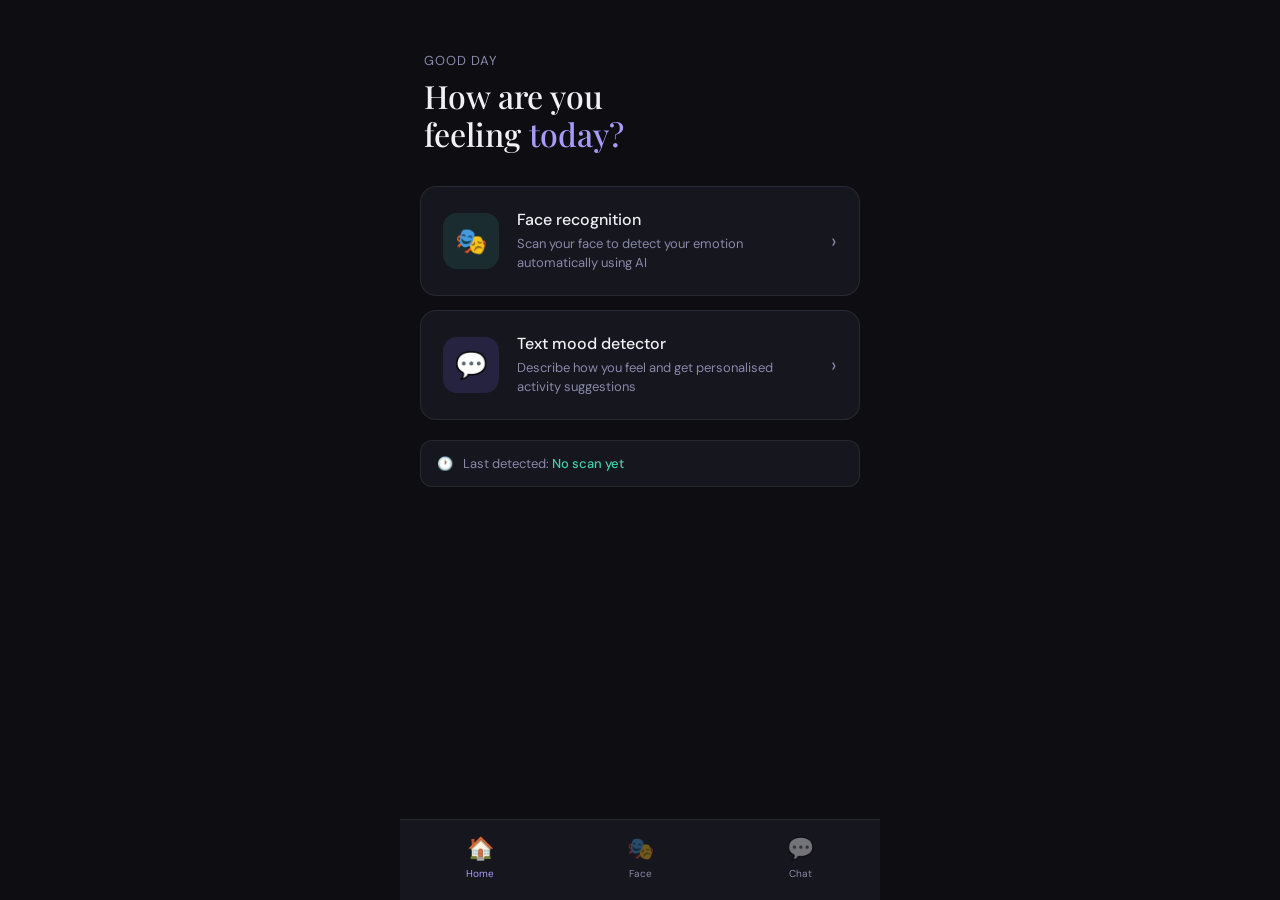
==== templates/index.html @ c236cb2b "Refactor index.html for improved structure and readability; update mood_text.py to integrate emotion" ====
<!doctype html>
<html lang="en">
  <head>
    <meta charset="UTF-8" />
    <meta name="viewport" content="width=device-width, initial-scale=1.0" />
    <title>MoodAI</title>
    <link
      href="https://fonts.googleapis.com/css2?family=DM+Sans:wght@300;400;500&family=Playfair+Display:wght@500&display=swap"
      rel="stylesheet"
    />
    <link rel="stylesheet" href="/static/style.css" />
  </head>
  <body>
    <div class="app">
      <!-- HOME -->
      <div id="screen-home" class="screen active">
        <div class="home-header">
          <div class="greeting">Good day</div>
          <h1>How are you<br />feeling <span>today?</span></h1>
        </div>
        <div class="home-cards">
          <div
            class="mood-card"
            onclick="
              showScreen('screen-face');
              startCamera();
            "
          >
            <div class="card-icon-wrap icon-teal">🎭</div>
            <div class="card-info">
              <div class="card-title">Face recognition</div>
              <div class="card-desc">
                Scan your face to detect your emotion automatically using AI
              </div>
            </div>
            <div class="card-arrow">›</div>
          </div>
          <div class="mood-card" onclick="showScreen('screen-text')">
            <div class="card-icon-wrap icon-purple">💬</div>
            <div class="card-info">
              <div class="card-title">Text mood detector</div>
              <div class="card-desc">
                Describe how you feel and get personalised activity suggestions
              </div>
            </div>
            <div class="card-arrow">›</div>
          </div>
        </div>
        <div class="last-mood">
          <span>🕐</span>
          <span
            >Last detected:
            <strong id="lastMoodLabel">No scan yet</strong></span
          >
        </div>
      </div>

      <!-- FACE SCREEN -->
      <div id="screen-face" class="screen">
        <div class="screen-header">
          <button
            class="back-btn"
            onclick="
              goBack('screen-home');
              stopCamera();
            "
          >
            ‹
          </button>
          <div>
            <div class="screen-title">Face scan</div>
            <div class="screen-sub">Position your face in the frame</div>
          </div>
        </div>
        <div class="face-content">
          <div class="camera-box">
            <div class="camera-placeholder" id="camPlaceholder">
              <div class="cam-icon">📷</div>
              <p>Camera loading...</p>
            </div>
            <video id="videoFeed" autoplay playsinline></video>
            <div class="scan-overlay" id="scanOverlay">
              <div class="scan-corner tl"></div>
              <div class="scan-corner tr"></div>
              <div class="scan-corner bl"></div>
              <div class="scan-corner br"></div>
              <div class="scan-line" id="scanLine"></div>
            </div>
            <canvas id="captureCanvas" style="display: none"></canvas>
          </div>
          <button
            class="btn btn-purple"
            id="scanBtn"
            onclick="captureAndAnalyze()"
          >
            Scan my face
          </button>
          <button
            class="btn btn-outline"
            onclick="
              goBack('screen-home');
              stopCamera();
            "
          >
            Cancel
          </button>
        </div>
      </div>

      <!-- RESULT SCREEN -->
      <div id="screen-result" class="screen">
        <div class="screen-header">
          <button class="back-btn" onclick="goBack('screen-home')">‹</button>
          <div>
            <div class="screen-title">Your mood result</div>
            <div class="screen-sub">Detected from face scan</div>
          </div>
        </div>
        <div class="result-content">
          <div class="result-badge" id="resultBadge">😊 Happy · 87%</div>
          <div class="result-sub" id="resultSub">
            You seem to be in a great mood!
          </div>
          <div class="section-label">Emotion breakdown</div>
          <div id="emotionBars"></div>
          <div class="section-label" style="margin-top: 20px">
            Suggested activities
          </div>
          <div class="activities-list" id="faceActivities"></div>
          <div id="faceMessageWrap"></div>
          <button class="btn btn-purple" onclick="goBack('screen-home')">
            Done
          </button>
        </div>
      </div>

      <!-- TEXT SCREEN -->
      <div id="screen-text" class="screen">
        <div class="screen-header">
          <button class="back-btn" onclick="goBack('screen-home')">‹</button>
          <div>
            <div class="screen-title">Text mood detector</div>
            <div class="screen-sub">Tell me how you feel</div>
          </div>
        </div>
        <div class="text-content">
          <div class="chat-messages" id="chatMessages">
            <div class="bubble bot">
              Hey! Tell me how you are feeling or what mood you are in. I will
              suggest the perfect activities just for you 😊
            </div>
          </div>
          <div class="chat-input-area">
            <input
              type="text"
              id="moodInput"
              placeholder="e.g. I have a mood of crying..."
              onkeydown="if (event.key === 'Enter') sendMood();"
            />
            <button class="send-btn" onclick="sendMood()">
              <svg
                width="18"
                height="18"
                viewBox="0 0 24 24"
                fill="none"
                stroke="currentColor"
                stroke-width="2"
              >
                <line x1="22" y1="2" x2="11" y2="13" />
                <polygon points="22 2 15 22 11 13 2 9 22 2" />
              </svg>
            </button>
          </div>
        </div>
      </div>

      <!-- BOTTOM NAV -->
      <div class="nav-bar">
        <div
          class="nav-item active"
          id="nav-home"
          onclick="
            showScreen('screen-home');
            stopCamera();
          "
        >
          <div class="nav-icon">🏠</div>
          <span>Home</span>
        </div>
        <div
          class="nav-item"
          id="nav-face"
          onclick="
            showScreen('screen-face');
            startCamera();
          "
        >
          <div class="nav-icon">🎭</div>
          <span>Face</span>
        </div>
        <div
          class="nav-item"
          id="nav-text"
          onclick="
            showScreen('screen-text');
            stopCamera();
          "
        >
          <div class="nav-icon">💬</div>
          <span>Chat</span>
        </div>
      </div>
    </div>

    <script>
      let stream = null;

      function showScreen(id) {
        document
          .querySelectorAll(".screen")
          .forEach((s) => s.classList.remove("active"));
        document.getElementById(id).classList.add("active");
        document
          .querySelectorAll(".nav-item")
          .forEach((n) => n.classList.remove("active"));
        const map = {
          "screen-home": "nav-home",
          "screen-face": "nav-face",
          "screen-text": "nav-text",
          "screen-result": "nav-face",
        };
        if (map[id]) document.getElementById(map[id]).classList.add("active");
      }

      function goBack(to) {
        showScreen(to);
      }

      async function startCamera() {
        try {
          stream = await navigator.mediaDevices.getUserMedia({
            video: { facingMode: "user" },
          });
          const video = document.getElementById("videoFeed");
          video.srcObject = stream;
          video.style.display = "block";
          document.getElementById("camPlaceholder").style.display = "none";
          document.getElementById("scanOverlay").style.display = "block";
        } catch (e) {
          document
            .getElementById("camPlaceholder")
            .querySelector("p").textContent = "Camera access denied";
        }
      }

      function stopCamera() {
        if (stream) {
          stream.getTracks().forEach((t) => t.stop());
          stream = null;
        }
        const video = document.getElementById("videoFeed");
        video.style.display = "none";
        document.getElementById("camPlaceholder").style.display = "flex";
        document.getElementById("scanOverlay").style.display = "none";
      }

      async function captureAndAnalyze() {
        const video = document.getElementById("videoFeed");
        const canvas = document.getElementById("captureCanvas");
        const btn = document.getElementById("scanBtn");
        if (!stream) {
          alert("Camera not ready");
          return;
        }
        canvas.width = video.videoWidth;
        canvas.height = video.videoHeight;
        canvas.getContext("2d").drawImage(video, 0, 0);
        const imageData = canvas.toDataURL("image/jpeg", 0.8);
        btn.innerHTML = '<span class="spinner"></span> Analyzing...';
        btn.disabled = true;
        document.getElementById("scanLine").style.display = "block";
        try {
          const res = await fetch("/analyze-face", {
            method: "POST",
            headers: { "Content-Type": "application/json" },
            body: JSON.stringify({ image: imageData }),
          });
          const data = await res.json();
          if (data.error) {
            alert("Error: " + data.error);
            return;
          }
          stopCamera();
          showResult(data);
        } catch (e) {
          alert("Server error. Make sure Flask is running.");
        } finally {
          btn.innerHTML = "Scan my face";
          btn.disabled = false;
          document.getElementById("scanLine").style.display = "none";
        }
      }

      function showResult(data) {
        const emojiMap = {
          happy: "😊",
          sad: "😢",
          angry: "😠",
          fear: "😨",
          surprise: "😲",
          neutral: "😐",
          disgust: "🤢",
        };
        const emoji = emojiMap[data.dominant_emotion?.toLowerCase()] || "🙂";
        document.getElementById("resultBadge").textContent =
          `${emoji} ${data.dominant_emotion} · ${data.confidence ? (data.confidence * 100).toFixed(0) : 0}%`;
        document.getElementById("resultSub").textContent = data.response || "";

        const barsDiv = document.getElementById("emotionBars");
        barsDiv.innerHTML = "";
        if (data.all_emotions) {
          const sorted = Object.entries(data.all_emotions)
            .sort((a, b) => b[1] - a[1])
            .slice(0, 5);
          sorted.forEach(([label, val]) => {
            barsDiv.innerHTML += `<div class="emotion-bar"><div class="bar-header"><span>${label}</span><span>${val}%</span></div><div class="bar-track"><div class="bar-fill" style="width:${val}%"></div></div></div>`;
          });
        }

        const actsDiv = document.getElementById("faceActivities");
        actsDiv.innerHTML = "";
        if (data.activities) {
          data.activities.forEach((a) => {
            actsDiv.innerHTML += `
    <div class="activity-row">
      <div class="act-icon">✨</div>
      <div class="act-info">
        <div class="act-title">${a}</div>
        <div class="act-desc">Suggested based on your mood</div>
      </div>
    </div>`;
          });
        }

        const msgWrap = document.getElementById("faceMessageWrap");
        msgWrap.innerHTML = "";
        if (data.message) {
          msgWrap.innerHTML = `<div class="section-label" style="margin-top:20px">Message you can send</div><div class="msg-box">${data.message}</div><button class="copy-btn" onclick="navigator.clipboard.writeText(this.previousElementSibling.textContent)">Copy message</button>`;
        }

        document.getElementById("lastMoodLabel").textContent =
          `${data.dominant_emotion} · just now`;
        showScreen("screen-result");
      }

      function addBubble(html, type) {
        const div = document.createElement("div");
        div.className = `bubble ${type}`;
        div.innerHTML = html;
        document.getElementById("chatMessages").appendChild(div);
        div.scrollIntoView({ behavior: "smooth" });
        return div;
      }

      async function sendMood() {
        const input = document.getElementById("moodInput");
        const text = input.value.trim();
        if (!text) return;
        input.value = "";
        addBubble(text, "user");
        const loader = addBubble("Thinking...", "bot loading");
        try {
          const res = await fetch("/analyze-text", {
            method: "POST",
            headers: { "Content-Type": "application/json" },
            body: JSON.stringify({ text }),
          });
          const data = await res.json();
          loader.remove();
          if (data.error) {
            addBubble("Error: " + data.error, "bot");
            return;
          }
          addBubble(data.response || "Here are some suggestions!", "bot");
          if (data.activities && data.activities.length > 0) {
            const wrap = document.createElement("div");
            wrap.className = "activities-bubble";
            let html =
              '<div class="section-label" style="margin-bottom:10px">Things you can do right now</div>';
            data.activities.forEach((a) => {
              html += `
    <div class="activity-row" style="margin-bottom:8px">
      <div class="act-icon">✨</div>
      <div class="act-info">
        <div class="act-title">${a}</div>
        <div class="act-desc">Suggested activity</div>
      </div>
    </div>`;
            });
            wrap.innerHTML = html;
            document.getElementById("chatMessages").appendChild(wrap);
            wrap.scrollIntoView({ behavior: "smooth" });
          }
          if (data.message) {
            const msgWrap = document.createElement("div");
            msgWrap.className = "activities-bubble";
            msgWrap.innerHTML = `<div class="section-label" style="margin-bottom:8px">Message you can send</div><div class="msg-box">${data.message}</div><button class="copy-btn" onclick="navigator.clipboard.writeText(this.previousElementSibling.textContent)">Copy</button>`;
            document.getElementById("chatMessages").appendChild(msgWrap);
            msgWrap.scrollIntoView({ behavior: "smooth" });
          }
        } catch (e) {
          loader.remove();
          addBubble(
            "Server error. Make sure Flask is running on port 5000.",
            "bot",
          );
        }
      }
    </script>
  </body>
</html>
---- static/style.css ----
:root {
  --bg: #0e0e12;
  --surface: #16161e;
  --surface2: #1e1e2a;
  --border: rgba(255, 255, 255, 0.08);
  --border2: rgba(255, 255, 255, 0.14);
  --text: #f0f0f5;
  --muted: #8888aa;
  --purple: #7c6af5;
  --purple-light: #a89af8;
  --teal: #3ecfaa;
  --pink: #f06292;
  --amber: #ffb347;
  --radius: 16px;
}
* {
  box-sizing: border-box;
  margin: 0;
  padding: 0;
}
body {
  background: var(--bg);
  color: var(--text);
  font-family: "DM Sans", sans-serif;
  min-height: 100vh;
}
.app {
  max-width: 480px;
  margin: 0 auto;
  padding: 0 0 70px;
  min-height: 100vh;
}
.screen {
  display: none;
  animation: fadeIn 0.25s ease;
}
.screen.active {
  display: block;
}
@keyframes fadeIn {
  from {
    opacity: 0;
    transform: translateY(8px);
  }
  to {
    opacity: 1;
    transform: translateY(0);
  }
}

/* HOME */
.home-header {
  padding: 52px 24px 32px;
}
.home-header .greeting {
  font-size: 13px;
  color: var(--muted);
  letter-spacing: 0.08em;
  text-transform: uppercase;
  margin-bottom: 8px;
}
.home-header h1 {
  font-family: "Playfair Display", serif;
  font-size: 32px;
  font-weight: 500;
  line-height: 1.2;
}
.home-header h1 span {
  color: var(--purple-light);
}
.home-cards {
  padding: 0 20px;
  display: flex;
  flex-direction: column;
  gap: 14px;
}
.mood-card {
  background: var(--surface);
  border: 0.5px solid var(--border);
  border-radius: var(--radius);
  padding: 22px;
  cursor: pointer;
  transition: all 0.2s;
  display: flex;
  align-items: center;
  gap: 18px;
}
.mood-card:hover {
  border-color: var(--border2);
  transform: translateY(-2px);
}
.card-icon-wrap {
  width: 56px;
  height: 56px;
  border-radius: 14px;
  display: flex;
  align-items: center;
  justify-content: center;
  font-size: 26px;
  flex-shrink: 0;
}
.icon-purple {
  background: rgba(124, 106, 245, 0.15);
}
.icon-teal {
  background: rgba(62, 207, 170, 0.12);
}
.card-info {
  flex: 1;
}
.card-title {
  font-size: 16px;
  font-weight: 500;
  margin-bottom: 4px;
}
.card-desc {
  font-size: 13px;
  color: var(--muted);
  line-height: 1.5;
}
.card-arrow {
  color: var(--muted);
  font-size: 20px;
}
.last-mood {
  margin: 20px 20px 0;
  background: var(--surface);
  border: 0.5px solid var(--border);
  border-radius: 12px;
  padding: 14px 16px;
  display: flex;
  align-items: center;
  gap: 10px;
}
.last-mood span {
  font-size: 13px;
  color: var(--muted);
}
.last-mood strong {
  color: var(--teal);
  font-weight: 500;
}

/* SHARED */
.screen-header {
  padding: 20px 20px 0;
  display: flex;
  align-items: center;
  gap: 12px;
  margin-bottom: 20px;
}
.back-btn {
  width: 36px;
  height: 36px;
  border-radius: 10px;
  background: var(--surface2);
  border: none;
  color: var(--text);
  font-size: 20px;
  cursor: pointer;
  display: flex;
  align-items: center;
  justify-content: center;
  flex-shrink: 0;
}
.screen-title {
  font-size: 18px;
  font-weight: 500;
}
.screen-sub {
  font-size: 13px;
  color: var(--muted);
  margin-top: 2px;
}
.section-label {
  font-size: 11px;
  font-weight: 500;
  color: var(--muted);
  letter-spacing: 0.08em;
  text-transform: uppercase;
  margin-bottom: 12px;
}

/* FACE */
.face-content {
  padding: 0 20px;
}
.camera-box {
  background: var(--surface);
  border: 0.5px solid var(--border);
  border-radius: var(--radius);
  height: 280px;
  display: flex;
  align-items: center;
  justify-content: center;
  margin-bottom: 18px;
  overflow: hidden;
  position: relative;
}
#videoFeed {
  width: 100%;
  height: 100%;
  object-fit: cover;
  display: none;
}
.camera-placeholder {
  display: flex;
  flex-direction: column;
  align-items: center;
  gap: 10px;
}
.cam-icon {
  font-size: 44px;
  opacity: 0.3;
}
.camera-placeholder p {
  font-size: 14px;
  color: var(--muted);
}
.scan-overlay {
  position: absolute;
  top: 50%;
  left: 50%;
  transform: translate(-50%, -50%);
  width: 150px;
  height: 170px;
  display: none;
}
.scan-corner {
  position: absolute;
  width: 22px;
  height: 22px;
  border-color: var(--teal);
  border-style: solid;
}
.scan-corner.tl {
  top: 0;
  left: 0;
  border-width: 2px 0 0 2px;
  border-radius: 4px 0 0 0;
}
.scan-corner.tr {
  top: 0;
  right: 0;
  border-width: 2px 2px 0 0;
  border-radius: 0 4px 0 0;
}
.scan-corner.bl {
  bottom: 0;
  left: 0;
  border-width: 0 0 2px 2px;
  border-radius: 0 0 0 4px;
}
.scan-corner.br {
  bottom: 0;
  right: 0;
  border-width: 0 2px 2px 0;
  border-radius: 0 0 4px 0;
}
.scan-line {
  position: absolute;
  left: 0;
  right: 0;
  height: 2px;
  background: var(--teal);
  opacity: 0.6;
  display: none;
  animation: scanAnim 1.5s ease-in-out infinite alternate;
}
@keyframes scanAnim {
  0% {
    top: 0;
  }
  100% {
    top: 100%;
  }
}

/* BUTTONS */
.btn {
  width: 100%;
  padding: 14px;
  border-radius: 12px;
  font-size: 15px;
  font-weight: 500;
  cursor: pointer;
  border: none;
  transition: all 0.2s;
  font-family: "DM Sans", sans-serif;
  margin-bottom: 10px;
}
.btn-purple {
  background: var(--purple);
  color: #fff;
}
.btn-purple:hover {
  background: #6b5ce7;
}
.btn-outline {
  background: transparent;
  border: 0.5px solid var(--border2);
  color: var(--text);
}
.btn-outline:hover {
  background: var(--surface2);
}
.btn:disabled {
  opacity: 0.5;
  cursor: not-allowed;
}
.spinner {
  display: inline-block;
  width: 14px;
  height: 14px;
  border: 2px solid rgba(255, 255, 255, 0.3);
  border-top-color: #fff;
  border-radius: 50%;
  animation: spin 0.7s linear infinite;
  vertical-align: middle;
  margin-right: 6px;
}
@keyframes spin {
  to {
    transform: rotate(360deg);
  }
}

/* RESULT */
.result-content {
  padding: 0 20px;
}
.result-badge {
  display: inline-flex;
  align-items: center;
  gap: 8px;
  padding: 8px 18px;
  border-radius: 99px;
  font-size: 14px;
  font-weight: 500;
  background: rgba(62, 207, 170, 0.12);
  color: var(--teal);
  margin-bottom: 8px;
}
.result-sub {
  font-size: 14px;
  color: var(--muted);
  margin-bottom: 22px;
}
.emotion-bar {
  margin-bottom: 12px;
}
.bar-header {
  display: flex;
  justify-content: space-between;
  font-size: 13px;
  color: var(--muted);
  margin-bottom: 5px;
}
.bar-track {
  background: var(--surface2);
  border-radius: 99px;
  height: 6px;
  overflow: hidden;
}
.bar-fill {
  height: 6px;
  border-radius: 99px;
  background: var(--teal);
  transition: width 0.8s ease;
}
.activities-list {
  display: flex;
  flex-direction: column;
  gap: 10px;
  margin-bottom: 16px;
}
.activity-row {
  background: var(--surface);
  border: 0.5px solid var(--border);
  border-radius: 12px;
  padding: 14px 16px;
  display: flex;
  align-items: center;
  gap: 14px;
}
.act-icon {
  font-size: 22px;
  width: 34px;
  text-align: center;
  flex-shrink: 0;
}
.act-info {
  flex: 1;
}
.act-title {
  font-size: 14px;
  font-weight: 500;
  margin-bottom: 2px;
}
.act-desc {
  font-size: 12px;
  color: var(--muted);
}
.act-tag {
  font-size: 11px;
  padding: 3px 10px;
  border-radius: 99px;
  flex-shrink: 0;
}
.tag-Work {
  background: rgba(124, 106, 245, 0.15);
  color: var(--purple-light);
}
.tag-Fun {
  background: rgba(240, 98, 146, 0.12);
  color: var(--pink);
}
.tag-Calm {
  background: rgba(62, 207, 170, 0.1);
  color: var(--teal);
}
.tag-Social {
  background: rgba(255, 179, 71, 0.12);
  color: var(--amber);
}
.tag-Connect {
  background: rgba(255, 179, 71, 0.12);
  color: var(--amber);
}
.msg-box {
  background: var(--surface2);
  border: 0.5px solid var(--border);
  border-radius: 12px;
  padding: 14px;
  font-size: 13px;
  line-height: 1.7;
  color: var(--text);
  white-space: pre-wrap;
}
.copy-btn {
  margin-top: 8px;
  padding: 6px 14px;
  background: transparent;
  border: 0.5px solid var(--border2);
  border-radius: 8px;
  color: var(--muted);
  font-size: 12px;
  cursor: pointer;
  font-family: "DM Sans", sans-serif;
}
.copy-btn:hover {
  background: var(--surface2);
  color: var(--text);
}

/* TEXT CHAT */
.text-content {
  padding: 0 20px;
  display: flex;
  flex-direction: column;
  height: calc(100vh - 130px);
}
.chat-messages {
  flex: 1;
  overflow-y: auto;
  display: flex;
  flex-direction: column;
  gap: 10px;
  padding-bottom: 16px;
}
.chat-messages::-webkit-scrollbar {
  width: 3px;
}
.chat-messages::-webkit-scrollbar-thumb {
  background: var(--border2);
  border-radius: 99px;
}
.bubble {
  padding: 12px 16px;
  border-radius: 16px;
  font-size: 14px;
  line-height: 1.6;
  max-width: 85%;
}
.bubble.bot {
  background: var(--surface);
  border: 0.5px solid var(--border);
  color: var(--text);
  align-self: flex-start;
  border-bottom-left-radius: 4px;
}
.bubble.user {
  background: var(--purple);
  color: #fff;
  align-self: flex-end;
  border-bottom-right-radius: 4px;
}
.bubble.loading {
  color: var(--muted);
  font-style: italic;
}
.activities-bubble {
  align-self: flex-start;
  max-width: 96%;
}
.chat-input-area {
  margin-bottom: 60px;
  padding-top: 12px;
  border-top: 0.5px solid var(--border);
  display: flex;
  gap: 10px;
}
.chat-input-area input {
  flex: 1;
  background: var(--surface);
  border: 0.5px solid var(--border2);
  border-radius: 12px;
  padding: 12px 16px;
  color: var(--text);
  font-size: 14px;
  font-family: "DM Sans", sans-serif;
  outline: none;
}
.chat-input-area input::placeholder {
  color: var(--muted);
}
.chat-input-area input:focus {
  border-color: var(--purple);
}
.send-btn {
  width: 46px;
  height: 46px;
  border-radius: 12px;
  background: var(--purple);
  border: none;
  color: #fff;
  cursor: pointer;
  display: flex;
  align-items: center;
  justify-content: center;
  flex-shrink: 0;
}
.send-btn:hover {
  background: #6b5ce7;
}

/* NAV */
.nav-bar {
  position: fixed;
  bottom: 0;
  left: 50%;
  transform: translateX(-50%);
  width: 100%;
  max-width: 480px;
  background: var(--surface);
  border-top: 0.5px solid var(--border);
  display: flex;
  padding: 10px 0 16px;
  z-index: 100;
}
.nav-item {
  flex: 1;
  display: flex;
  flex-direction: column;
  align-items: center;
  gap: 4px;
  cursor: pointer;
  padding: 4px;
}
.nav-item .nav-icon {
  font-size: 22px;
  opacity: 0.4;
  transition: opacity 0.2s;
}
.nav-item span {
  font-size: 10px;
  color: var(--muted);
}
.nav-item.active .nav-icon {
  opacity: 1;
}
.nav-item.active span {
  color: var(--purple-light);
}
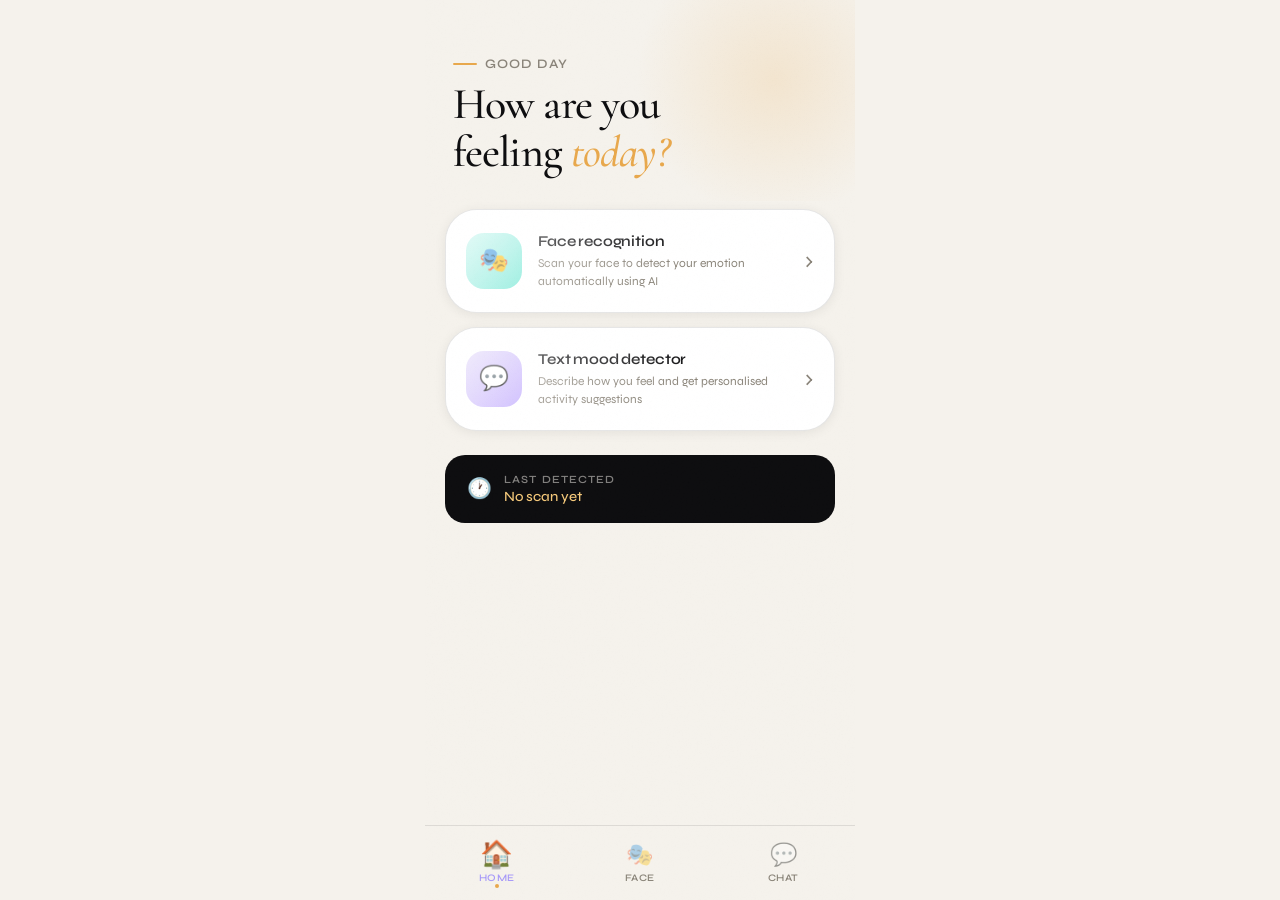
==== commit b4f59e74: "Refactor code structure for improved readability and maintainability" ====
--- a/templates/index.html
+++ b/templates/index.html
@@ -4,74 +4,771 @@
     <meta charset="UTF-8" />
     <meta name="viewport" content="width=device-width, initial-scale=1.0" />
     <title>MoodAI</title>
-    <link
-      href="https://fonts.googleapis.com/css2?family=DM+Sans:wght@300;400;500&family=Playfair+Display:wght@500&display=swap"
-      rel="stylesheet"
-    />
+    <link href="https://fonts.googleapis.com/css2?family=Cormorant+Garamond:wght@400;500;600&family=Syne:wght@400;500;600;700&display=swap" rel="stylesheet"/>
     <link rel="stylesheet" href="/static/style.css" />
+    <style>
+      *, *::before, *::after { box-sizing: border-box; margin: 0; padding: 0; }
+
+      :root {
+        --ink: #0d0d0f;
+        --paper: #f5f2ec;
+        --cream: #ede8df;
+        --amber: #e8a84c;
+        --amber-glow: #f5c97a;
+        --teal: #3ecfb2;
+        --teal-dark: #1a9e87;
+        --rose: #e8617a;
+        --lavender: #9b7fe8;
+        --muted: #8a8479;
+        --card-bg: #ffffff;
+        --border: rgba(13,13,15,0.10);
+        --shadow-sm: 0 2px 12px rgba(13,13,15,0.07);
+        --shadow-md: 0 8px 40px rgba(13,13,15,0.12);
+        --shadow-lg: 0 20px 60px rgba(13,13,15,0.18);
+        --radius: 20px;
+        --radius-lg: 32px;
+      }
+
+      html, body {
+        height: 100%;
+        background: var(--paper);
+        font-family: 'Syne', sans-serif;
+        color: var(--ink);
+        overflow: hidden;
+      }
+
+      /* ───── APP SHELL ───── */
+      .app {
+        position: relative;
+        width: 100%;
+        max-width: 430px;
+        height: 100dvh;
+        margin: 0 auto;
+        background: var(--paper);
+        overflow: hidden;
+        display: flex;
+        flex-direction: column;
+      }
+
+      /* noise texture overlay */
+      .app::before {
+        content: '';
+        position: fixed;
+        inset: 0;
+        max-width: 430px;
+        margin: auto;
+        background-image: url("data:image/svg+xml,%3Csvg viewBox='0 0 256 256' xmlns='http://www.w3.org/2000/svg'%3E%3Cfilter id='noise'%3E%3CfeTurbulence type='fractalNoise' baseFrequency='0.9' numOctaves='4' stitchTiles='stitch'/%3E%3C/filter%3E%3Crect width='100%25' height='100%25' filter='url(%23noise)' opacity='0.03'/%3E%3C/svg%3E");
+        pointer-events: none;
+        z-index: 1000;
+        opacity: 0.5;
+      }
+
+      /* ───── SCREENS ───── */
+      .screen {
+        display: none;
+        flex-direction: column;
+        flex: 1;
+        overflow-y: auto;
+        overflow-x: hidden;
+        padding-bottom: 84px;
+        scrollbar-width: none;
+      }
+      .screen::-webkit-scrollbar { display: none; }
+      .screen.active { display: flex; }
+
+      /* ───── HOME SCREEN ───── */
+      .home-header {
+        padding: 56px 28px 24px;
+        position: relative;
+        overflow: hidden;
+      }
+
+      .home-header::after {
+        content: '';
+        position: absolute;
+        top: -60px;
+        right: -60px;
+        width: 280px;
+        height: 280px;
+        background: radial-gradient(circle, rgba(232,168,76,0.18) 0%, transparent 70%);
+        pointer-events: none;
+      }
+
+      .greeting {
+        font-size: 12px;
+        font-weight: 600;
+        letter-spacing: 0.18em;
+        text-transform: uppercase;
+        color: var(--amber);
+        margin-bottom: 12px;
+        display: flex;
+        align-items: center;
+        gap: 8px;
+      }
+      .greeting::before {
+        content: '';
+        display: inline-block;
+        width: 24px;
+        height: 2px;
+        background: var(--amber);
+        border-radius: 2px;
+      }
+
+      .home-header h1 {
+        font-family: 'Cormorant Garamond', serif;
+        font-size: 44px;
+        font-weight: 500;
+        line-height: 1.1;
+        letter-spacing: -0.02em;
+        color: var(--ink);
+      }
+      .home-header h1 span {
+        color: var(--amber);
+        font-style: italic;
+      }
+
+      .home-cards {
+        padding: 8px 20px;
+        display: flex;
+        flex-direction: column;
+        gap: 14px;
+      }
+
+      .mood-card {
+        background: var(--card-bg);
+        border-radius: var(--radius-lg);
+        padding: 22px 20px;
+        display: flex;
+        align-items: center;
+        gap: 16px;
+        cursor: pointer;
+        border: 1.5px solid var(--border);
+        box-shadow: var(--shadow-sm);
+        transition: transform 0.22s cubic-bezier(.34,1.56,.64,1), box-shadow 0.22s ease, border-color 0.22s;
+        position: relative;
+        overflow: hidden;
+      }
+      .mood-card::before {
+        content: '';
+        position: absolute;
+        inset: 0;
+        background: linear-gradient(135deg, rgba(255,255,255,0.6) 0%, transparent 60%);
+        pointer-events: none;
+      }
+      .mood-card:active {
+        transform: scale(0.97);
+        box-shadow: var(--shadow-sm);
+      }
+      .mood-card:hover {
+        transform: translateY(-3px) scale(1.01);
+        box-shadow: var(--shadow-md);
+        border-color: rgba(13,13,15,0.18);
+      }
+
+      .card-icon-wrap {
+        width: 56px;
+        height: 56px;
+        border-radius: 18px;
+        display: flex;
+        align-items: center;
+        justify-content: center;
+        font-size: 24px;
+        flex-shrink: 0;
+      }
+      .icon-teal { background: linear-gradient(135deg, #c2f5ed, #7ae8d6); }
+      .icon-purple { background: linear-gradient(135deg, #e0d5f9, #c0aaff); }
+
+      .card-info { flex: 1; }
+      .card-title {
+        font-size: 15px;
+        font-weight: 600;
+        color: var(--ink);
+        margin-bottom: 4px;
+        letter-spacing: -0.01em;
+      }
+      .card-desc {
+        font-size: 12px;
+        color: var(--muted);
+        line-height: 1.5;
+        font-weight: 400;
+      }
+      .card-arrow {
+        font-size: 22px;
+        color: var(--muted);
+        font-weight: 300;
+        flex-shrink: 0;
+        transition: transform 0.2s ease, color 0.2s;
+      }
+      .mood-card:hover .card-arrow { transform: translateX(4px); color: var(--ink); }
+
+      /* Stats strip */
+      .stats-strip {
+        margin: 16px 20px 0;
+        background: var(--ink);
+        border-radius: var(--radius);
+        padding: 18px 22px;
+        display: flex;
+        align-items: center;
+        gap: 12px;
+        color: var(--paper);
+      }
+      .stats-icon { font-size: 20px; }
+      .stats-label {
+        font-size: 11px;
+        font-weight: 600;
+        letter-spacing: 0.1em;
+        text-transform: uppercase;
+        color: rgba(245,242,236,0.5);
+        margin-bottom: 2px;
+      }
+      .stats-value {
+        font-size: 14px;
+        font-weight: 500;
+        color: var(--amber-glow);
+      }
+
+      /* decorative orbs on home */
+      .orb {
+        position: absolute;
+        border-radius: 50%;
+        pointer-events: none;
+        filter: blur(40px);
+        opacity: 0.5;
+      }
+
+      /* ───── SCREEN HEADER ───── */
+      .screen-header {
+        display: flex;
+        align-items: center;
+        gap: 14px;
+        padding: 52px 24px 16px;
+        background: var(--paper);
+        position: sticky;
+        top: 0;
+        z-index: 10;
+        backdrop-filter: blur(12px);
+      }
+      .back-btn {
+        width: 42px;
+        height: 42px;
+        border-radius: 14px;
+        background: var(--card-bg);
+        border: 1.5px solid var(--border);
+        font-size: 22px;
+        cursor: pointer;
+        display: flex;
+        align-items: center;
+        justify-content: center;
+        color: var(--ink);
+        box-shadow: var(--shadow-sm);
+        transition: transform 0.15s, box-shadow 0.15s;
+        flex-shrink: 0;
+      }
+      .back-btn:hover { transform: scale(1.06); box-shadow: var(--shadow-md); }
+      .screen-title {
+        font-family: 'Cormorant Garamond', serif;
+        font-size: 22px;
+        font-weight: 600;
+        color: var(--ink);
+        letter-spacing: -0.01em;
+      }
+      .screen-sub {
+        font-size: 12px;
+        color: var(--muted);
+        margin-top: 1px;
+        font-weight: 400;
+      }
+
+      /* ───── FACE SCREEN ───── */
+      .face-content {
+        padding: 16px 20px 0;
+        display: flex;
+        flex-direction: column;
+        gap: 14px;
+      }
+
+      .camera-box {
+        position: relative;
+        border-radius: var(--radius-lg);
+        overflow: hidden;
+        background: var(--ink);
+        aspect-ratio: 3/4;
+        max-height: 320px;
+        box-shadow: var(--shadow-md);
+      }
+
+      .camera-placeholder {
+        position: absolute;
+        inset: 0;
+        display: flex;
+        flex-direction: column;
+        align-items: center;
+        justify-content: center;
+        gap: 10px;
+        color: rgba(245,242,236,0.5);
+        font-size: 13px;
+        background: linear-gradient(160deg, #1a1a1f 0%, #0d0d0f 100%);
+      }
+      .cam-icon { font-size: 40px; opacity: 0.4; }
+
+      #videoFeed {
+        width: 100%;
+        height: 100%;
+        object-fit: cover;
+        display: none;
+        transform: scaleX(-1);
+      }
+
+      .scan-overlay {
+        position: absolute;
+        inset: 0;
+        display: none;
+      }
+      .scan-corner {
+        position: absolute;
+        width: 28px;
+        height: 28px;
+        border-color: var(--amber);
+        border-style: solid;
+        border-radius: 4px;
+      }
+      .tl { top: 20px; left: 20px; border-width: 3px 0 0 3px; }
+      .tr { top: 20px; right: 20px; border-width: 3px 3px 0 0; }
+      .bl { bottom: 20px; left: 20px; border-width: 0 0 3px 3px; }
+      .br { bottom: 20px; right: 20px; border-width: 0 3px 3px 0; }
+
+      .scan-line {
+        position: absolute;
+        left: 20px;
+        right: 20px;
+        height: 2px;
+        background: linear-gradient(90deg, transparent, var(--amber), transparent);
+        display: none;
+        animation: scanMove 2s ease-in-out infinite;
+        box-shadow: 0 0 12px var(--amber);
+      }
+      @keyframes scanMove {
+        0%   { top: 20px; }
+        50%  { top: calc(100% - 22px); }
+        100% { top: 20px; }
+      }
+
+      /* ───── BUTTONS ───── */
+      .btn {
+        width: 100%;
+        padding: 16px;
+        border-radius: 16px;
+        border: none;
+        font-family: 'Syne', sans-serif;
+        font-size: 14px;
+        font-weight: 600;
+        cursor: pointer;
+        letter-spacing: 0.03em;
+        transition: transform 0.18s cubic-bezier(.34,1.56,.64,1), box-shadow 0.18s, opacity 0.18s;
+        display: flex;
+        align-items: center;
+        justify-content: center;
+        gap: 8px;
+      }
+      .btn:active { transform: scale(0.97); }
+      .btn-purple {
+        background: var(--ink);
+        color: var(--paper);
+        box-shadow: 0 6px 24px rgba(13,13,15,0.25);
+      }
+      .btn-purple:hover { transform: translateY(-2px); box-shadow: 0 10px 30px rgba(13,13,15,0.3); }
+      .btn-purple:disabled { opacity: 0.6; cursor: not-allowed; transform: none; }
+      .btn-outline {
+        background: transparent;
+        color: var(--muted);
+        border: 1.5px solid var(--border);
+      }
+      .btn-outline:hover { background: var(--cream); color: var(--ink); }
+
+      .spinner {
+        width: 16px;
+        height: 16px;
+        border: 2px solid rgba(245,242,236,0.3);
+        border-top-color: var(--paper);
+        border-radius: 50%;
+        animation: spin 0.8s linear infinite;
+        display: inline-block;
+      }
+      @keyframes spin { to { transform: rotate(360deg); } }
+
+      /* ───── RESULT SCREEN ───── */
+      .result-content {
+        padding: 8px 20px 0;
+        display: flex;
+        flex-direction: column;
+        gap: 6px;
+      }
+
+      .result-hero {
+        background: var(--ink);
+        border-radius: var(--radius-lg);
+        padding: 28px 24px;
+        text-align: center;
+        position: relative;
+        overflow: hidden;
+        margin-bottom: 6px;
+      }
+      .result-hero::before {
+        content: '';
+        position: absolute;
+        top: -40px; right: -40px;
+        width: 160px; height: 160px;
+        background: radial-gradient(circle, rgba(232,168,76,0.2), transparent 70%);
+      }
+      .result-hero::after {
+        content: '';
+        position: absolute;
+        bottom: -40px; left: -40px;
+        width: 160px; height: 160px;
+        background: radial-gradient(circle, rgba(62,207,178,0.12), transparent 70%);
+      }
+
+      #resultBadge {
+        font-family: 'Cormorant Garamond', serif;
+        font-size: 28px;
+        font-weight: 600;
+        color: var(--amber-glow);
+        letter-spacing: -0.01em;
+        position: relative;
+        z-index: 1;
+      }
+      #resultSub {
+        font-size: 13px;
+        color: rgba(245,242,236,0.6);
+        margin-top: 6px;
+        font-weight: 400;
+        position: relative;
+        z-index: 1;
+      }
+
+      .section-label {
+        font-size: 10px;
+        font-weight: 700;
+        letter-spacing: 0.18em;
+        text-transform: uppercase;
+        color: var(--muted);
+        margin-top: 14px;
+        margin-bottom: 10px;
+      }
+
+      .emotion-bar { margin-bottom: 10px; }
+      .bar-header {
+        display: flex;
+        justify-content: space-between;
+        font-size: 12px;
+        font-weight: 500;
+        color: var(--ink);
+        margin-bottom: 5px;
+        text-transform: capitalize;
+      }
+      .bar-header span:last-child { color: var(--muted); }
+      .bar-track {
+        height: 6px;
+        background: var(--cream);
+        border-radius: 999px;
+        overflow: hidden;
+      }
+      .bar-fill {
+        height: 100%;
+        background: linear-gradient(90deg, var(--amber), var(--amber-glow));
+        border-radius: 999px;
+        transition: width 0.8s cubic-bezier(.22,1,.36,1);
+      }
+
+      .activity-row {
+        display: flex;
+        align-items: center;
+        gap: 12px;
+        background: var(--card-bg);
+        border-radius: var(--radius);
+        padding: 14px 16px;
+        border: 1.5px solid var(--border);
+        margin-bottom: 10px;
+        box-shadow: var(--shadow-sm);
+      }
+      .act-icon {
+        width: 38px;
+        height: 38px;
+        border-radius: 12px;
+        background: linear-gradient(135deg, #fff9ed, #ffedb3);
+        display: flex;
+        align-items: center;
+        justify-content: center;
+        font-size: 18px;
+        flex-shrink: 0;
+      }
+      .act-title { font-size: 13px; font-weight: 600; color: var(--ink); }
+      .act-desc { font-size: 11px; color: var(--muted); margin-top: 2px; }
+
+      .msg-box {
+        background: linear-gradient(135deg, #f0faf7, #e6f7f3);
+        border: 1.5px solid rgba(62,207,178,0.25);
+        border-radius: var(--radius);
+        padding: 16px;
+        font-size: 13px;
+        line-height: 1.6;
+        color: var(--ink);
+      }
+      .copy-btn {
+        margin-top: 10px;
+        background: var(--teal);
+        color: white;
+        border: none;
+        border-radius: 12px;
+        padding: 10px 18px;
+        font-family: 'Syne', sans-serif;
+        font-size: 12px;
+        font-weight: 600;
+        cursor: pointer;
+        letter-spacing: 0.05em;
+        transition: transform 0.15s, box-shadow 0.15s;
+      }
+      .copy-btn:hover { transform: translateY(-1px); box-shadow: 0 4px 12px rgba(62,207,178,0.4); }
+
+      /* ───── TEXT / CHAT SCREEN ───── */
+      .text-content {
+        display: flex;
+        flex-direction: column;
+        flex: 1;
+        height: 100%;
+        padding: 0;
+      }
+
+      .chat-messages {
+        flex: 1;
+        padding: 12px 20px;
+        overflow-y: auto;
+        display: flex;
+        flex-direction: column;
+        gap: 12px;
+        scrollbar-width: none;
+      }
+      .chat-messages::-webkit-scrollbar { display: none; }
+
+      .bubble {
+        max-width: 82%;
+        padding: 13px 16px;
+        border-radius: 20px;
+        font-size: 13px;
+        line-height: 1.6;
+        font-weight: 400;
+        animation: fadeUp 0.3s ease;
+      }
+      @keyframes fadeUp {
+        from { opacity: 0; transform: translateY(8px); }
+        to   { opacity: 1; transform: translateY(0); }
+      }
+      .bubble.bot {
+        background: var(--card-bg);
+        border: 1.5px solid var(--border);
+        color: var(--ink);
+        align-self: flex-start;
+        border-bottom-left-radius: 6px;
+        box-shadow: var(--shadow-sm);
+      }
+      .bubble.user {
+        background: var(--ink);
+        color: var(--paper);
+        align-self: flex-end;
+        border-bottom-right-radius: 6px;
+        box-shadow: 0 4px 16px rgba(13,13,15,0.2);
+      }
+      .bubble.loading {
+        color: var(--muted);
+        font-style: italic;
+      }
+
+      .activities-bubble {
+        background: var(--card-bg);
+        border: 1.5px solid var(--border);
+        border-radius: 20px;
+        padding: 16px;
+        align-self: flex-start;
+        max-width: 95%;
+        box-shadow: var(--shadow-sm);
+        animation: fadeUp 0.3s ease;
+      }
+
+      .chat-input-area {
+        display: flex;
+        align-items: center;
+        gap: 10px;
+        padding: 14px 20px;
+        background: var(--paper);
+        border-top: 1.5px solid var(--border);
+        backdrop-filter: blur(12px);
+      }
+
+      #moodInput {
+        flex: 1;
+        background: var(--card-bg);
+        border: 1.5px solid var(--border);
+        border-radius: 16px;
+        padding: 13px 16px;
+        font-family: 'Syne', sans-serif;
+        font-size: 13px;
+        color: var(--ink);
+        outline: none;
+        transition: border-color 0.2s, box-shadow 0.2s;
+      }
+      #moodInput::placeholder { color: var(--muted); }
+      #moodInput:focus {
+        border-color: var(--amber);
+        box-shadow: 0 0 0 3px rgba(232,168,76,0.12);
+      }
+
+      .send-btn {
+        width: 46px;
+        height: 46px;
+        border-radius: 14px;
+        background: var(--ink);
+        border: none;
+        cursor: pointer;
+        display: flex;
+        align-items: center;
+        justify-content: center;
+        color: var(--paper);
+        flex-shrink: 0;
+        transition: transform 0.18s cubic-bezier(.34,1.56,.64,1), box-shadow 0.18s;
+        box-shadow: 0 4px 14px rgba(13,13,15,0.22);
+      }
+      .send-btn:hover { transform: scale(1.1); box-shadow: 0 6px 20px rgba(13,13,15,0.3); }
+      .send-btn:active { transform: scale(0.96); }
+
+      /* ───── BOTTOM NAV ───── */
+      .nav-bar {
+        position: fixed;
+        bottom: 0;
+        left: 50%;
+        transform: translateX(-50%);
+        width: 100%;
+        max-width: 430px;
+        background: rgba(245,242,236,0.92);
+        backdrop-filter: blur(20px);
+        border-top: 1.5px solid var(--border);
+        display: flex;
+        padding: 10px 0 calc(10px + env(safe-area-inset-bottom));
+        z-index: 100;
+      }
+
+      .nav-item {
+        flex: 1;
+        display: flex;
+        flex-direction: column;
+        align-items: center;
+        gap: 4px;
+        cursor: pointer;
+        padding: 6px 0;
+        border-radius: 12px;
+        transition: background 0.2s;
+        color: var(--muted);
+        font-size: 10px;
+        font-weight: 600;
+        letter-spacing: 0.05em;
+        text-transform: uppercase;
+      }
+      .nav-item:hover { background: var(--cream); }
+      .nav-icon { font-size: 20px; transition: transform 0.25s cubic-bezier(.34,1.56,.64,1); }
+      .nav-item.active { color: var(--ink); }
+      .nav-item.active .nav-icon { transform: scale(1.2); }
+
+      /* active nav indicator dot */
+      .nav-item.active span:not(.nav-icon) {
+        position: relative;
+      }
+      .nav-item.active span:not(.nav-icon)::after {
+        content: '';
+        position: absolute;
+        bottom: -4px;
+        left: 50%;
+        transform: translateX(-50%);
+        width: 4px;
+        height: 4px;
+        background: var(--amber);
+        border-radius: 50%;
+      }
+
+      /* ───── LAST MOOD BADGE ───── */
+      .last-mood {
+        margin: 16px 20px 0;
+        display: flex;
+        align-items: center;
+        gap: 10px;
+        background: var(--cream);
+        border-radius: var(--radius);
+        padding: 14px 18px;
+        border: 1.5px solid var(--border);
+        font-size: 12px;
+        color: var(--muted);
+        font-weight: 400;
+      }
+      .last-mood strong { color: var(--ink); font-weight: 600; }
+
+      /* ───── MISC ───── */
+      canvas { display: none; }
+
+      @media (max-width: 400px) {
+        .home-header h1 { font-size: 36px; }
+      }
+    </style>
   </head>
   <body>
     <div class="app">
+
       <!-- HOME -->
       <div id="screen-home" class="screen active">
         <div class="home-header">
           <div class="greeting">Good day</div>
           <h1>How are you<br />feeling <span>today?</span></h1>
         </div>
+
         <div class="home-cards">
           <div
             class="mood-card"
-            onclick="
-              showScreen('screen-face');
-              startCamera();
-            "
+            onclick="showScreen('screen-face'); startCamera();"
           >
             <div class="card-icon-wrap icon-teal">🎭</div>
             <div class="card-info">
               <div class="card-title">Face recognition</div>
-              <div class="card-desc">
-                Scan your face to detect your emotion automatically using AI
-              </div>
+              <div class="card-desc">Scan your face to detect your emotion automatically using AI</div>
             </div>
             <div class="card-arrow">›</div>
           </div>
+
           <div class="mood-card" onclick="showScreen('screen-text')">
             <div class="card-icon-wrap icon-purple">💬</div>
             <div class="card-info">
               <div class="card-title">Text mood detector</div>
-              <div class="card-desc">
-                Describe how you feel and get personalised activity suggestions
-              </div>
+              <div class="card-desc">Describe how you feel and get personalised activity suggestions</div>
             </div>
             <div class="card-arrow">›</div>
           </div>
         </div>
-        <div class="last-mood">
-          <span>🕐</span>
-          <span
-            >Last detected:
-            <strong id="lastMoodLabel">No scan yet</strong></span
-          >
+
+        <div class="stats-strip">
+          <div class="stats-icon">🕐</div>
+          <div>
+            <div class="stats-label">Last detected</div>
+            <div class="stats-value" id="lastMoodLabel">No scan yet</div>
+          </div>
         </div>
       </div>
 
       <!-- FACE SCREEN -->
       <div id="screen-face" class="screen">
         <div class="screen-header">
-          <button
-            class="back-btn"
-            onclick="
-              goBack('screen-home');
-              stopCamera();
-            "
-          >
-            ‹
-          </button>
+          <button class="back-btn" onclick="goBack('screen-home'); stopCamera();">‹</button>
           <div>
             <div class="screen-title">Face scan</div>
             <div class="screen-sub">Position your face in the frame</div>
           </div>
         </div>
+
         <div class="face-content">
           <div class="camera-box">
             <div class="camera-placeholder" id="camPlaceholder">
@@ -86,22 +783,13 @@
               <div class="scan-corner br"></div>
               <div class="scan-line" id="scanLine"></div>
             </div>
-            <canvas id="captureCanvas" style="display: none"></canvas>
+            <canvas id="captureCanvas" style="display:none"></canvas>
           </div>
-          <button
-            class="btn btn-purple"
-            id="scanBtn"
-            onclick="captureAndAnalyze()"
-          >
+
+          <button class="btn btn-purple" id="scanBtn" onclick="captureAndAnalyze()">
             Scan my face
           </button>
-          <button
-            class="btn btn-outline"
-            onclick="
-              goBack('screen-home');
-              stopCamera();
-            "
-          >
+          <button class="btn btn-outline" onclick="goBack('screen-home'); stopCamera();">
             Cancel
           </button>
         </div>
@@ -116,19 +804,22 @@
             <div class="screen-sub">Detected from face scan</div>
           </div>
         </div>
+
         <div class="result-content">
-          <div class="result-badge" id="resultBadge">😊 Happy · 87%</div>
-          <div class="result-sub" id="resultSub">
-            You seem to be in a great mood!
+          <div class="result-hero">
+            <div id="resultBadge">😊 Happy · 87%</div>
+            <div id="resultSub">You seem to be in a great mood!</div>
           </div>
+
           <div class="section-label">Emotion breakdown</div>
           <div id="emotionBars"></div>
-          <div class="section-label" style="margin-top: 20px">
-            Suggested activities
-          </div>
+
+          <div class="section-label" style="margin-top:8px">Suggested activities</div>
           <div class="activities-list" id="faceActivities"></div>
+
           <div id="faceMessageWrap"></div>
-          <button class="btn btn-purple" onclick="goBack('screen-home')">
+
+          <button class="btn btn-purple" onclick="goBack('screen-home')" style="margin-top:8px">
             Done
           </button>
         </div>
@@ -143,11 +834,11 @@
             <div class="screen-sub">Tell me how you feel</div>
           </div>
         </div>
+
         <div class="text-content">
           <div class="chat-messages" id="chatMessages">
             <div class="bubble bot">
-              Hey! Tell me how you are feeling or what mood you are in. I will
-              suggest the perfect activities just for you 😊
+              Hey! Tell me how you are feeling or what mood you are in. I will suggest the perfect activities just for you 😊
             </div>
           </div>
           <div class="chat-input-area">
@@ -155,19 +846,12 @@
               type="text"
               id="moodInput"
               placeholder="e.g. I have a mood of crying..."
-              onkeydown="if (event.key === 'Enter') sendMood();"
+              onkeydown="if(event.key==='Enter') sendMood();"
             />
             <button class="send-btn" onclick="sendMood()">
-              <svg
-                width="18"
-                height="18"
-                viewBox="0 0 24 24"
-                fill="none"
-                stroke="currentColor"
-                stroke-width="2"
-              >
-                <line x1="22" y1="2" x2="11" y2="13" />
-                <polygon points="22 2 15 22 11 13 2 9 22 2" />
+              <svg width="18" height="18" viewBox="0 0 24 24" fill="none" stroke="currentColor" stroke-width="2">
+                <line x1="22" y1="2" x2="11" y2="13"/>
+                <polygon points="22 2 15 22 11 13 2 9 22 2"/>
               </svg>
             </button>
           </div>
@@ -176,36 +860,15 @@
 
       <!-- BOTTOM NAV -->
       <div class="nav-bar">
-        <div
-          class="nav-item active"
-          id="nav-home"
-          onclick="
-            showScreen('screen-home');
-            stopCamera();
-          "
-        >
+        <div class="nav-item active" id="nav-home" onclick="showScreen('screen-home'); stopCamera();">
           <div class="nav-icon">🏠</div>
           <span>Home</span>
         </div>
-        <div
-          class="nav-item"
-          id="nav-face"
-          onclick="
-            showScreen('screen-face');
-            startCamera();
-          "
-        >
+        <div class="nav-item" id="nav-face" onclick="showScreen('screen-face'); startCamera();">
           <div class="nav-icon">🎭</div>
           <span>Face</span>
         </div>
-        <div
-          class="nav-item"
-          id="nav-text"
-          onclick="
-            showScreen('screen-text');
-            stopCamera();
-          "
-        >
+        <div class="nav-item" id="nav-text" onclick="showScreen('screen-text'); stopCamera();">
           <div class="nav-icon">💬</div>
           <span>Chat</span>
         </div>
@@ -216,48 +879,35 @@
       let stream = null;
 
       function showScreen(id) {
-        document
-          .querySelectorAll(".screen")
-          .forEach((s) => s.classList.remove("active"));
+        document.querySelectorAll(".screen").forEach(s => s.classList.remove("active"));
         document.getElementById(id).classList.add("active");
-        document
-          .querySelectorAll(".nav-item")
-          .forEach((n) => n.classList.remove("active"));
+        document.querySelectorAll(".nav-item").forEach(n => n.classList.remove("active"));
         const map = {
-          "screen-home": "nav-home",
-          "screen-face": "nav-face",
-          "screen-text": "nav-text",
+          "screen-home":   "nav-home",
+          "screen-face":   "nav-face",
+          "screen-text":   "nav-text",
           "screen-result": "nav-face",
         };
         if (map[id]) document.getElementById(map[id]).classList.add("active");
       }
 
-      function goBack(to) {
-        showScreen(to);
-      }
+      function goBack(to) { showScreen(to); }
 
       async function startCamera() {
         try {
-          stream = await navigator.mediaDevices.getUserMedia({
-            video: { facingMode: "user" },
-          });
+          stream = await navigator.mediaDevices.getUserMedia({ video: { facingMode: "user" } });
           const video = document.getElementById("videoFeed");
           video.srcObject = stream;
           video.style.display = "block";
           document.getElementById("camPlaceholder").style.display = "none";
           document.getElementById("scanOverlay").style.display = "block";
         } catch (e) {
-          document
-            .getElementById("camPlaceholder")
-            .querySelector("p").textContent = "Camera access denied";
+          document.getElementById("camPlaceholder").querySelector("p").textContent = "Camera access denied";
         }
       }
 
       function stopCamera() {
-        if (stream) {
-          stream.getTracks().forEach((t) => t.stop());
-          stream = null;
-        }
+        if (stream) { stream.getTracks().forEach(t => t.stop()); stream = null; }
         const video = document.getElementById("videoFeed");
         video.style.display = "none";
         document.getElementById("camPlaceholder").style.display = "flex";
@@ -265,14 +915,11 @@
       }
 
       async function captureAndAnalyze() {
-        const video = document.getElementById("videoFeed");
+        const video  = document.getElementById("videoFeed");
         const canvas = document.getElementById("captureCanvas");
-        const btn = document.getElementById("scanBtn");
-        if (!stream) {
-          alert("Camera not ready");
-          return;
-        }
-        canvas.width = video.videoWidth;
+        const btn    = document.getElementById("scanBtn");
+        if (!stream) { alert("Camera not ready"); return; }
+        canvas.width  = video.videoWidth;
         canvas.height = video.videoHeight;
         canvas.getContext("2d").drawImage(video, 0, 0);
         const imageData = canvas.toDataURL("image/jpeg", 0.8);
@@ -280,48 +927,36 @@
         btn.disabled = true;
         document.getElementById("scanLine").style.display = "block";
         try {
-          const res = await fetch("/analyze-face", {
+          const res  = await fetch("/analyze-face", {
             method: "POST",
             headers: { "Content-Type": "application/json" },
             body: JSON.stringify({ image: imageData }),
           });
           const data = await res.json();
-          if (data.error) {
-            alert("Error: " + data.error);
-            return;
-          }
+          if (data.error) { alert("Error: " + data.error); return; }
           stopCamera();
           showResult(data);
         } catch (e) {
           alert("Server error. Make sure Flask is running.");
         } finally {
           btn.innerHTML = "Scan my face";
-          btn.disabled = false;
+          btn.disabled  = false;
           document.getElementById("scanLine").style.display = "none";
         }
       }
 
       function showResult(data) {
-        const emojiMap = {
-          happy: "😊",
-          sad: "😢",
-          angry: "😠",
-          fear: "😨",
-          surprise: "😲",
-          neutral: "😐",
-          disgust: "🤢",
-        };
+        const emojiMap = { happy:"😊", sad:"😢", angry:"😠", fear:"😨", surprise:"😲", neutral:"😐", disgust:"🤢" };
         const emoji = emojiMap[data.dominant_emotion?.toLowerCase()] || "🙂";
+
         document.getElementById("resultBadge").textContent =
-          `${emoji} ${data.dominant_emotion} · ${data.confidence ? (data.confidence * 100).toFixed(0) : 0}%`;
+          `${emoji} ${data.dominant_emotion} · ${data.confidence ? (data.confidence*100).toFixed(0) : 0}%`;
         document.getElementById("resultSub").textContent = data.response || "";
 
         const barsDiv = document.getElementById("emotionBars");
         barsDiv.innerHTML = "";
         if (data.all_emotions) {
-          const sorted = Object.entries(data.all_emotions)
-            .sort((a, b) => b[1] - a[1])
-            .slice(0, 5);
+          const sorted = Object.entries(data.all_emotions).sort((a,b)=>b[1]-a[1]).slice(0,5);
           sorted.forEach(([label, val]) => {
             barsDiv.innerHTML += `<div class="emotion-bar"><div class="bar-header"><span>${label}</span><span>${val}%</span></div><div class="bar-track"><div class="bar-fill" style="width:${val}%"></div></div></div>`;
           });
@@ -330,26 +965,25 @@
         const actsDiv = document.getElementById("faceActivities");
         actsDiv.innerHTML = "";
         if (data.activities) {
-          data.activities.forEach((a) => {
+          data.activities.forEach(a => {
             actsDiv.innerHTML += `
-    <div class="activity-row">
-      <div class="act-icon">✨</div>
-      <div class="act-info">
-        <div class="act-title">${a}</div>
-        <div class="act-desc">Suggested based on your mood</div>
-      </div>
-    </div>`;
+              <div class="activity-row">
+                <div class="act-icon">✨</div>
+                <div class="act-info">
+                  <div class="act-title">${a}</div>
+                  <div class="act-desc">Suggested based on your mood</div>
+                </div>
+              </div>`;
           });
         }
 
         const msgWrap = document.getElementById("faceMessageWrap");
         msgWrap.innerHTML = "";
         if (data.message) {
-          msgWrap.innerHTML = `<div class="section-label" style="margin-top:20px">Message you can send</div><div class="msg-box">${data.message}</div><button class="copy-btn" onclick="navigator.clipboard.writeText(this.previousElementSibling.textContent)">Copy message</button>`;
+          msgWrap.innerHTML = `<div class="section-label" style="margin-top:16px">Message you can send</div><div class="msg-box">${data.message}</div><button class="copy-btn" onclick="navigator.clipboard.writeText(this.previousElementSibling.textContent)">Copy message</button>`;
         }
 
-        document.getElementById("lastMoodLabel").textContent =
-          `${data.dominant_emotion} · just now`;
+        document.getElementById("lastMoodLabel").textContent = `${data.dominant_emotion} · just now`;
         showScreen("screen-result");
       }
 
@@ -364,43 +998,40 @@
 
       async function sendMood() {
         const input = document.getElementById("moodInput");
-        const text = input.value.trim();
+        const text  = input.value.trim();
         if (!text) return;
         input.value = "";
         addBubble(text, "user");
         const loader = addBubble("Thinking...", "bot loading");
         try {
-          const res = await fetch("/analyze-text", {
+          const res  = await fetch("/analyze-text", {
             method: "POST",
             headers: { "Content-Type": "application/json" },
             body: JSON.stringify({ text }),
           });
           const data = await res.json();
           loader.remove();
-          if (data.error) {
-            addBubble("Error: " + data.error, "bot");
-            return;
-          }
+          if (data.error) { addBubble("Error: " + data.error, "bot"); return; }
           addBubble(data.response || "Here are some suggestions!", "bot");
+
           if (data.activities && data.activities.length > 0) {
             const wrap = document.createElement("div");
             wrap.className = "activities-bubble";
-            let html =
-              '<div class="section-label" style="margin-bottom:10px">Things you can do right now</div>';
-            data.activities.forEach((a) => {
-              html += `
-    <div class="activity-row" style="margin-bottom:8px">
-      <div class="act-icon">✨</div>
-      <div class="act-info">
-        <div class="act-title">${a}</div>
-        <div class="act-desc">Suggested activity</div>
-      </div>
-    </div>`;
+            let html = '<div class="section-label" style="margin-bottom:10px">Things you can do right now</div>';
+            data.activities.forEach(a => {
+              html += `<div class="activity-row" style="margin-bottom:8px">
+                <div class="act-icon">✨</div>
+                <div class="act-info">
+                  <div class="act-title">${a}</div>
+                  <div class="act-desc">Suggested activity</div>
+                </div>
+              </div>`;
             });
             wrap.innerHTML = html;
             document.getElementById("chatMessages").appendChild(wrap);
             wrap.scrollIntoView({ behavior: "smooth" });
           }
+
           if (data.message) {
             const msgWrap = document.createElement("div");
             msgWrap.className = "activities-bubble";
@@ -410,12 +1041,9 @@
           }
         } catch (e) {
           loader.remove();
-          addBubble(
-            "Server error. Make sure Flask is running on port 5000.",
-            "bot",
-          );
+          addBubble("Server error. Make sure Flask is running on port 5000.", "bot");
         }
       }
     </script>
   </body>
-</html>
+</html>
